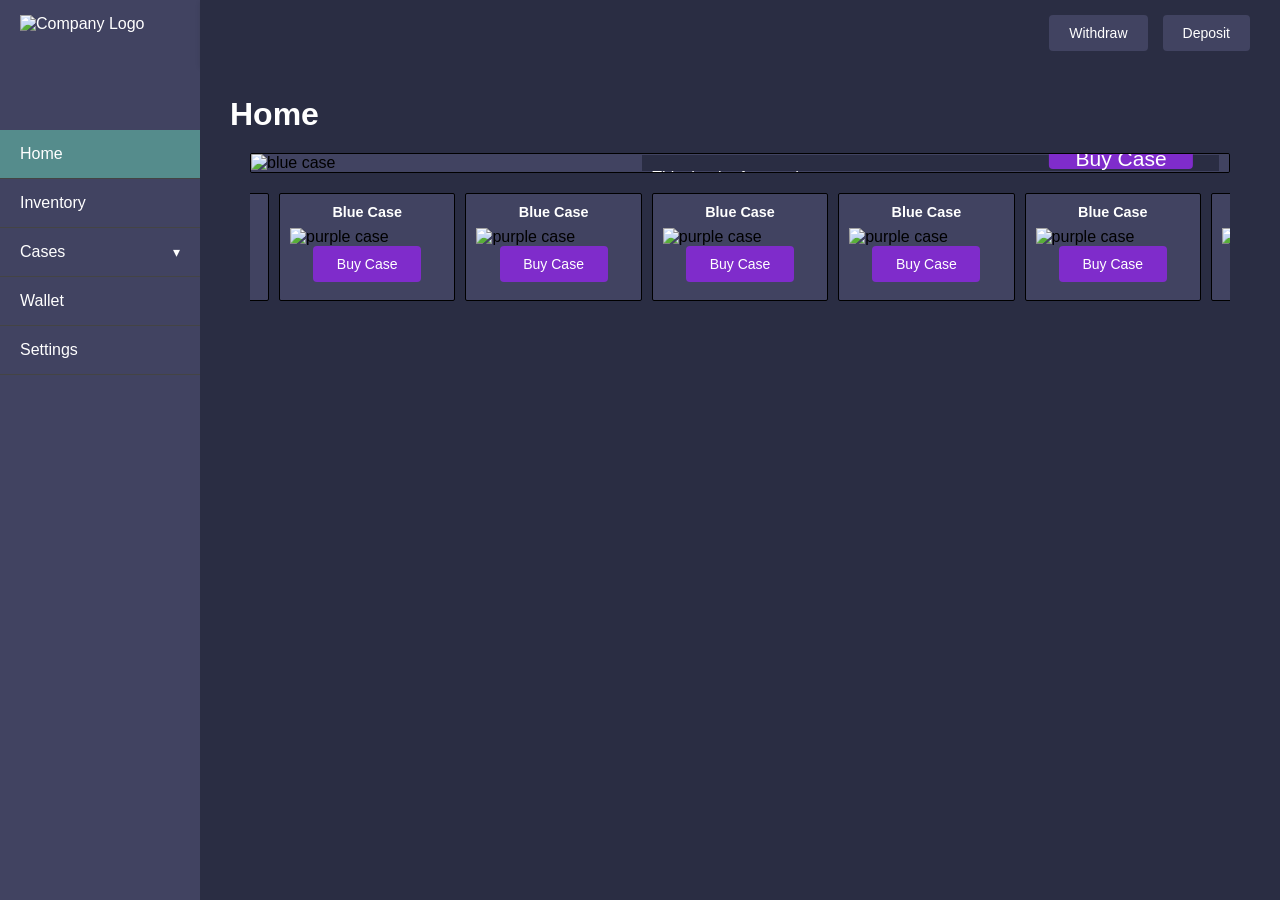
==== INDEX.html @ 184c21e8 "added different color cases with headings and button" ====
<!DOCTYPE html>
<html lang="en">
<head>
    <meta charset="UTF-8">
    <meta name="viewport" content="width=device-width, initial-scale=1.0">
    <title>Home Page</title>
    <link rel="stylesheet" href="styles.css">
</head>
<body>
    <div class="page">
        <!-- Left Vertical Menu Bar -->
        <nav class="left-menu">
            <a href="#" class="logo">
                <img src="images/Logo.png" alt="Company Logo">
            </a>
            <ul>
                <li><a href="INDEX.html" class="active">Home</a></li>
                <li><a href="inventory.html">Inventory</a></li>
                <li class="dropdown">
                    <details>
                        <summary class="dropbtn">Cases <span class="caret">▾</span></summary>
                        <ul class="dropdown-content">
                            <li><a href="csgo.html">CSGO</a></li>
                            <li><a href="items.html">Items</a></li>
                            <li><a href="cash.html">Cash</a></li>
                        </ul>
                    </details>
                </li>
                <li><a href="wallet.html">Wallet</a></li>
                <li><a href="settings.html">Settings</a></li>
            </ul>
        </nav>

        <div class="main-area">
            <!-- Top Menu Bar -->
            <div class="top-menu">
                <li><a href="withdraw.html">Withdraw</a></li>
                <li><a href="deposit.html">Deposit</a></li>
            </div>

            <!-- Main Content Area -->
            <div class="header">
                <h1>Home</h1>
                <div class="big-centipede">
                    <img src="images/blue_case.png" alt="blue case">
                    <div class="little-centipede">
                        <p>This the the featured case</p>
                        <div class="smallest-centipede">
                            <a href="csgo.html" class="button">Buy Case</a>
                        </div>
                    </div>
                </div>
            <div class="box-row">
                <div class="small-box">
                    <h3 class="small-box-header">Blue Case</h3>
                    <img src="images/purple_case.png" alt="purple case">
                    <a href="csgo.html" class="button">Buy Case</a>
                </div>
                <div class="small-box">
                    <h3 class="small-box-header">Blue Case</h3>
                    <img src="images/teal_case.png" alt="purple case">
                    <a href="csgo.html" class="button">Buy Case</a>
                </div>
                <div class="small-box">
                    <h3 class="small-box-header">Blue Case</h3>
                    <img src="images/teal_case.png" alt="purple case">
                    <a href="csgo.html" class="button">Buy Case</a>
                </div>
                <div class="small-box">
                    <h3 class="small-box-header">Blue Case</h3>
                    <img src="images/purple_case.png" alt="purple case">
                    <a href="csgo.html" class="button">Buy Case</a>
                </div>
                <div class="small-box">
                    <h3 class="small-box-header">Blue Case</h3>
                    <img src="images/teal_case.png" alt="purple case">
                    <a href="csgo.html" class="button">Buy Case</a>
                </div>
                <div class="small-box">
                    <h3 class="small-box-header">Blue Case</h3>
                    <img src="images/purple_case.png" alt="purple case">
                    <a href="csgo.html" class="button">Buy Case</a>
                </div>
                <div class="small-box">
                    <h3 class="small-box-header">Blue Case</h3>
                    <img src="images/purple_case.png" alt="purple case">
                    <a href="csgo.html" class="button">Buy Case</a>
                </div>
                <div class="small-box">
                    <h3 class="small-box-header">Blue Case</h3>
                    <img src="images/purple_case.png" alt="purple case">
                    <a href="csgo.html" class="button">Buy Case</a>
                </div>
                <div class="small-box">
                    <h3 class="small-box-header">Blue Case</h3>
                    <img src="images/teal_case.png" alt="purple case">
                    <a href="csgo.html" class="button">Buy Case</a>
                </div>
                <div class="small-box">
                    <h3 class="small-box-header">Blue Case</h3>
                    <img src="images/teal_case.png" alt="purple case">
                    <a href="csgo.html" class="button">Buy Case</a>
                </div>
                <div class="small-box">
                    <h3 class="small-box-header">Blue Case</h3>
                    <img src="images/purple_case.png" alt="purple case">
                    <a href="csgo.html" class="button">Buy Case</a>
                </div>
                <div class="small-box">
                    <h3 class="small-box-header">Blue Case</h3>
                    <img src="images/teal_case.png" alt="purple case">
                    <a href="csgo.html" class="button">Buy Case</a>
                </div>
                <div class="small-box">
                    <h3 class="small-box-header">Blue Case</h3>
                    <img src="images/teal_case.png" alt="purple case">
                    <a href="csgo.html" class="button">Buy Case</a>
                </div>
            </div>
            </div>
            
        </div>
    </div>
    </body>
</html>
---- styles.css ----
* {
    margin: 0;
    padding: 0;
    box-sizing: border-box;
}

body {
    font-family: Arial, sans-serif;
    min-height: 100vh;
    background-color: #2a2d43;
}


.logo {
    display: flex;
    justify-content: center;
    align-items: center;
    padding: 20px 0 15px;
}

.logo img {
    height: 100px;
    width: auto;
    display: block;
}

.page {
    display: grid;
    grid-template-columns: 200px 1fr;
    min-height: 100vh;
}

.main-area {
    display: grid;
    grid-template-rows: auto 1fr;
    min-height: 100vh;
}

.top-menu {
    background-color: #2a2d43;
    padding: 15px 30px;
    display: flex;
    justify-content: flex-end;
    gap: 15px;
    box-shadow: 0 2px 5px rgba(0, 0, 0, 0.1);
}

.top-menu button,
.top-menu a {
    background-color: #414361;
    color: white;
    border: none;
    padding: 10px 20px;
    font-size: 14px;
    border-radius: 4px;
    cursor: pointer;
    transition: background-color 0.3s;
    text-decoration: none;
    display: inline-block;
}

.top-menu button:hover,
.top-menu a:hover {
    background-color: #558c8c;
}

.top-menu li {
    list-style: none;
}

.left-menu {
    background-color: #414361;
    width: 200px;
    padding: 0;
    box-shadow: 2px 0 5px rgba(0, 0, 0, 0.1);
}

.left-menu ul {
    list-style: none;
}

.left-menu li {
    border-bottom: 1px solid #444;
}

.left-menu a {
    display: block;
    color: white;
    text-decoration: none;
    padding: 15px 20px;
    transition: background-color 0.3s;
}

.left-menu a:hover {
    background-color: #558c8c;
}

.dropdown {
    position: relative;
}

.dropdown details {
    list-style: none;
}

.dropbtn {
    display: flex;
    justify-content: space-between;
    align-items: center;
    color: white;
    text-decoration: none;
    padding: 15px 20px;
    transition: background-color 0.3s;
    cursor: pointer;
    list-style: none;
}

.caret {
    font-size: 14px;
    margin-left: 8px;
}

.dropbtn:hover,
.dropdown details[open] > .dropbtn {
    background-color: #558c8c;
}

.dropdown-content {
    display: none;
    background-color: #414361;
}


.dropdown details[open] .dropdown-content {
    display: block;
}p

.dropdown-content li {
    border-bottom: 1px solid #555;
}

.dropdown-content a {
    padding: 12px 20px 12px 35px;
    font-size: 14px;
}

.dropdown-content a:hover {
    background-color: #2a2d43;
}

.header {
    flex: 1;
    padding: 30px;
    background-color: #2a2d43;
    overflow-y: auto;
}

.header h1 {
    color: #fff;
    margin-bottom: 20px;
}

.header p {
    color: #fff;
    line-height: 1.6;
}

.active {
    background-color: #558c8c;
}

.big-centipede {
    flex: 1;
    padding: 0px;
    background-color: #414361;
    overflow-y: auto;
    border: 1px solid #000000;
    border-radius: 2px;
    position: relative;
    display: block;
    margin: 20px;

}

.little-centipede {
    position: absolute;
    top: 5%;
    bottom: 5%;
    left: 40%;
    width: 59%;
    height: 90%;
    background-color: #2a2d43;
}

.little-centipede p {
    color: #fff;
    line-height: 1.6;
    padding: 10px;
}

.smallest-centipede{
    height: 25%;
    width: 25%;
    display: flex;
    justify-content: center;
    align-items: center;
    position: absolute;
    bottom: 10%;
    left: 83%;
    transform: translateX(-50%);
    background-color: #7f2ccb;
    border: none;
    padding: 10px 20px;
    font-size: 14px;
    border-radius: 4px;
    text-decoration: none;
}

.smallest-centipede a{
    color: #fff;
    text-decoration: none;
    font-size: 150%;
}

.big-centipede img {
    width: 40%;
    height: auto;
    display: block;
}

.box-row{
    clear: both;
    display: flex;
    flex-direction: row;
    gap: 10px;
    justify-content: center;
    align-items: center;
    margin: 12px 20px 0;
    flex-wrap: nowrap;
    overflow-x: auto;
}

.small-box{
    flex: 0 0 18%;
    width: 18%;
    height: 70%;
    background: #414361;
    border: 1px solid #000000;
    border-radius: 2px;
    display: flex;
    flex-direction: column;
    justify-content: space-between;
    align-items: center;
    padding: 10px 10px 12px;
}

.small-box-header {
    color: #fff;
    font-size: 0.9rem;
    text-align: center;
    margin: 0;
    width: 100%;
    padding-bottom: 4px;
}

.small-box a.button {
    background-color: #7f2ccb;
    color: #fff;
    border: none;
    border-radius: 4px;
    padding: 10px 18px;
    font-size: 14px;
    font-family: inherit;
    text-decoration: none;
    display: inline-flex;
    align-items: center;
    justify-content: center;
    width: 70%;
    margin-bottom: 6px;
}

.small-box a.button:hover {
    opacity: 0.9;
}

.small-box img {
    width: 100%;
    height: auto;
    display: block;
    margin-top: 4px;
}
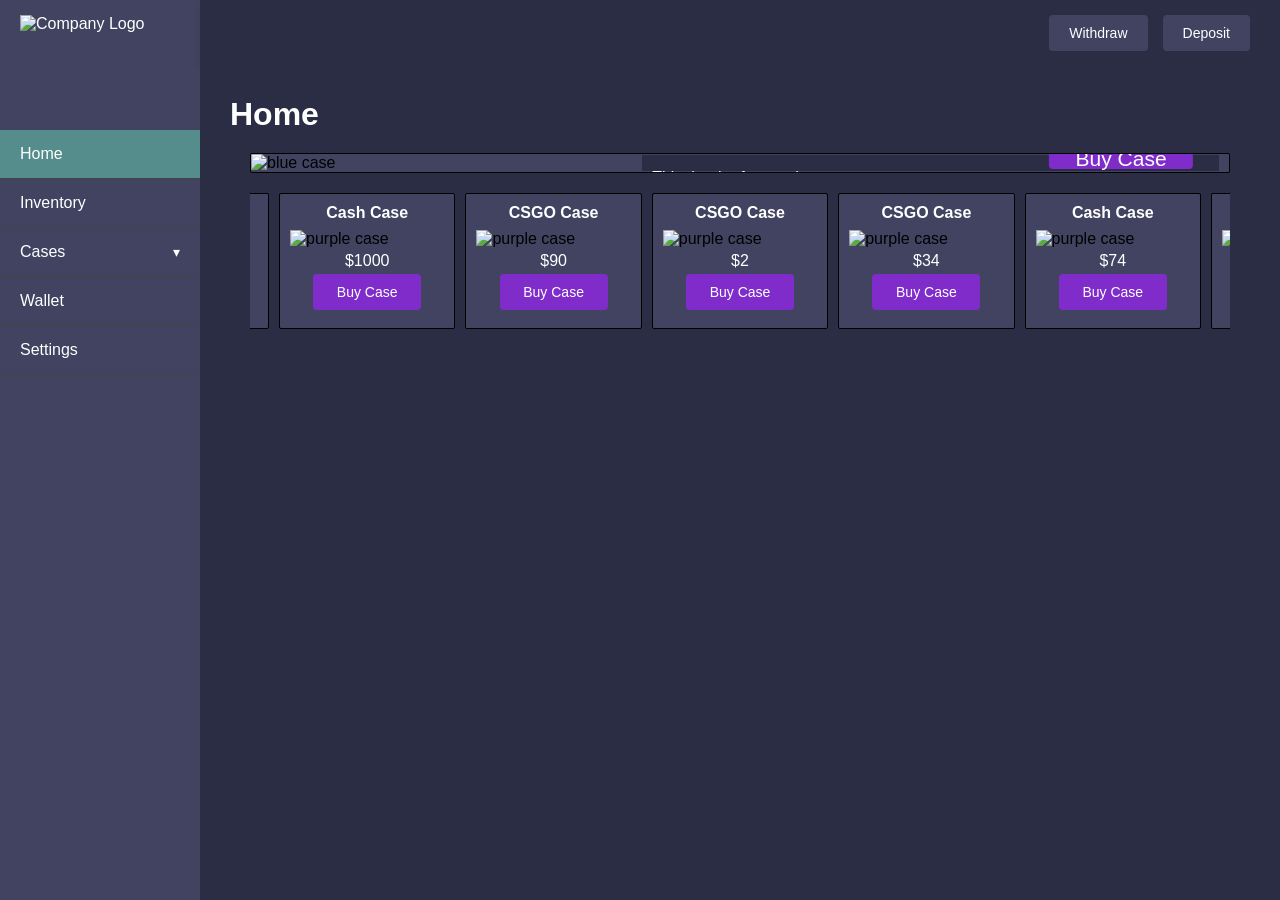
==== commit f00bc9e5: "CSS for boxes" ====
--- a/INDEX.html
+++ b/INDEX.html
@@ -21,7 +21,6 @@
                         <summary class="dropbtn">Cases <span class="caret">▾</span></summary>
                         <ul class="dropdown-content">
                             <li><a href="csgo.html">CSGO</a></li>
-                            <li><a href="items.html">Items</a></li>
                             <li><a href="cash.html">Cash</a></li>
                         </ul>
                     </details>
@@ -52,68 +51,81 @@
                 </div>
             <div class="box-row">
                 <div class="small-box">
-                    <h3 class="small-box-header">Blue Case</h3>
+                    <h3 class="small-box-header">CSGO Case</h3>
                     <img src="images/purple_case.png" alt="purple case">
+                    <p class="small-box-text">$5</p>
                     <a href="csgo.html" class="button">Buy Case</a>
                 </div>
                 <div class="small-box">
-                    <h3 class="small-box-header">Blue Case</h3>
+                    <h3 class="small-box-header">Cash Case</h3>
                     <img src="images/teal_case.png" alt="purple case">
+                    <p class="small-box-text">$27</p>
                     <a href="csgo.html" class="button">Buy Case</a>
                 </div>
                 <div class="small-box">
-                    <h3 class="small-box-header">Blue Case</h3>
+                    <h3 class="small-box-header">Cash Case</h3>
                     <img src="images/teal_case.png" alt="purple case">
+                    <p class="small-box-text">$10</p>
                     <a href="csgo.html" class="button">Buy Case</a>
                 </div>
                 <div class="small-box">
-                    <h3 class="small-box-header">Blue Case</h3>
+                    <h3 class="small-box-header">CSGO Case</h3>
                     <img src="images/purple_case.png" alt="purple case">
+                    <p class="small-box-text">$1</p>
                     <a href="csgo.html" class="button">Buy Case</a>
                 </div>
                 <div class="small-box">
-                    <h3 class="small-box-header">Blue Case</h3>
+                    <h3 class="small-box-header">Cash Case</h3>
                     <img src="images/teal_case.png" alt="purple case">
+                    <p class="small-box-text">$1000</p>
                     <a href="csgo.html" class="button">Buy Case</a>
                 </div>
                 <div class="small-box">
-                    <h3 class="small-box-header">Blue Case</h3>
+                    <h3 class="small-box-header">CSGO Case</h3>
                     <img src="images/purple_case.png" alt="purple case">
+                    <p class="small-box-text">$90</p>
                     <a href="csgo.html" class="button">Buy Case</a>
                 </div>
                 <div class="small-box">
-                    <h3 class="small-box-header">Blue Case</h3>
+                    <h3 class="small-box-header">CSGO Case</h3>
                     <img src="images/purple_case.png" alt="purple case">
+                    <p class="small-box-text">$2</p>
                     <a href="csgo.html" class="button">Buy Case</a>
                 </div>
                 <div class="small-box">
-                    <h3 class="small-box-header">Blue Case</h3>
+                    <h3 class="small-box-header">CSGO Case</h3>
                     <img src="images/purple_case.png" alt="purple case">
+                    <p class="small-box-text">$34</p>
                     <a href="csgo.html" class="button">Buy Case</a>
                 </div>
                 <div class="small-box">
-                    <h3 class="small-box-header">Blue Case</h3>
+                    <h3 class="small-box-header">Cash Case</h3>
                     <img src="images/teal_case.png" alt="purple case">
+                    <p class="small-box-text">$74</p>
                     <a href="csgo.html" class="button">Buy Case</a>
                 </div>
                 <div class="small-box">
-                    <h3 class="small-box-header">Blue Case</h3>
+                    <h3 class="small-box-header">Cash Case</h3>
                     <img src="images/teal_case.png" alt="purple case">
+                    <p class="small-box-text">$34</p>
                     <a href="csgo.html" class="button">Buy Case</a>
                 </div>
                 <div class="small-box">
-                    <h3 class="small-box-header">Blue Case</h3>
+                    <h3 class="small-box-header">CSGO Case</h3>
                     <img src="images/purple_case.png" alt="purple case">
+                    <p class="small-box-text">$10</p>
                     <a href="csgo.html" class="button">Buy Case</a>
                 </div>
                 <div class="small-box">
-                    <h3 class="small-box-header">Blue Case</h3>
+                    <h3 class="small-box-header">Cash Case</h3>
                     <img src="images/teal_case.png" alt="purple case">
+                    <p class="small-box-text">$132</p>
                     <a href="csgo.html" class="button">Buy Case</a>
                 </div>
                 <div class="small-box">
-                    <h3 class="small-box-header">Blue Case</h3>
+                    <h3 class="small-box-header">Cash Case</h3>
                     <img src="images/teal_case.png" alt="purple case">
+                    <p class="small-box-text">$60</p>
                     <a href="csgo.html" class="button">Buy Case</a>
                 </div>
             </div>
--- a/styles.css
+++ b/styles.css
@@ -290,4 +290,11 @@
     margin-top: 4px;
 }
 
-
+.small-box-header {
+    color: #fff;
+    font-size: 1rem;
+    text-align: center;
+    margin: 0;
+    width: 100%;
+    padding-bottom: 4px;
+}
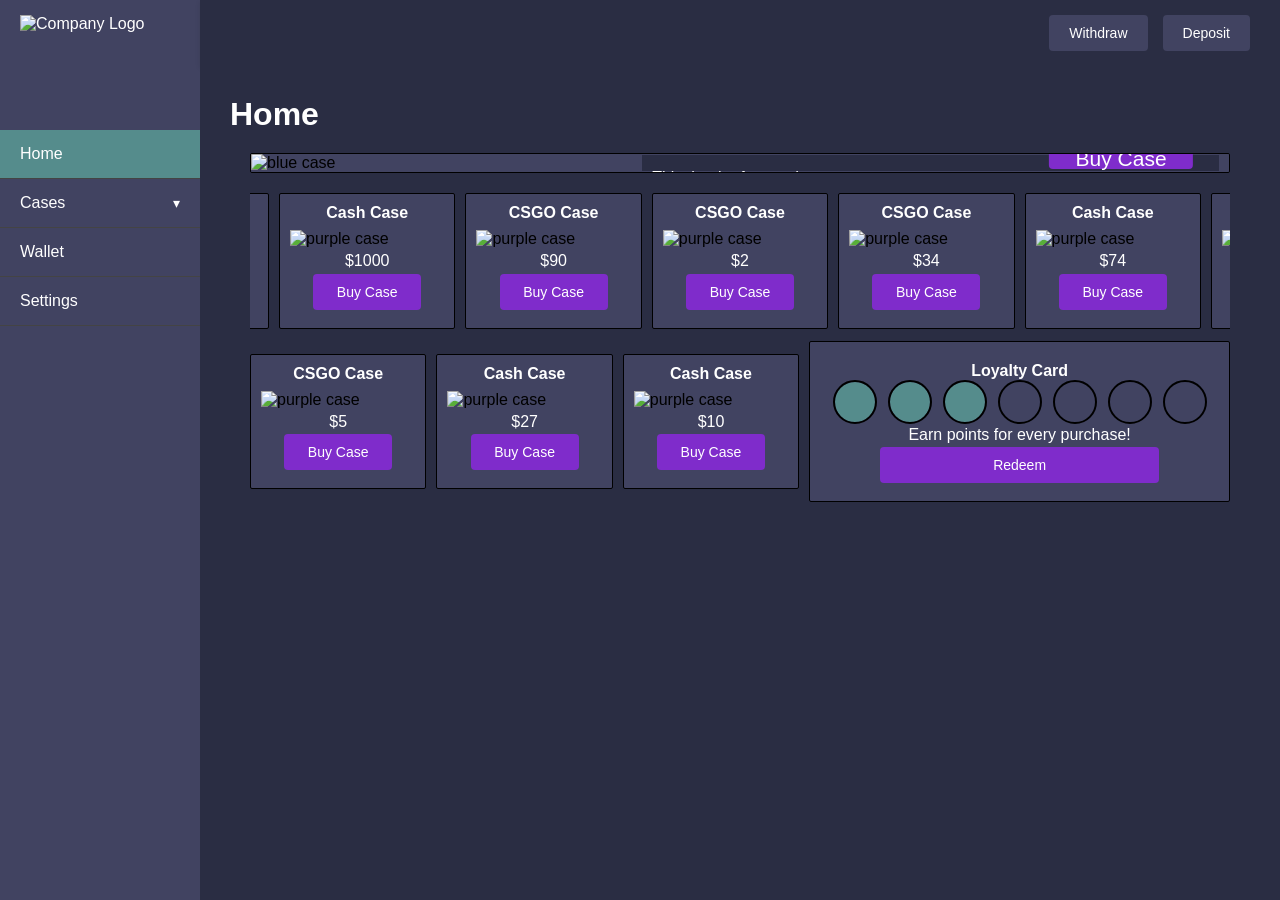
==== commit 384fe8cc: "rest of home page elements" ====
--- a/INDEX.html
+++ b/INDEX.html
@@ -15,7 +15,6 @@
             </a>
             <ul>
                 <li><a href="INDEX.html" class="active">Home</a></li>
-                <li><a href="inventory.html">Inventory</a></li>
                 <li class="dropdown">
                     <details>
                         <summary class="dropbtn">Cases <span class="caret">▾</span></summary>
@@ -129,6 +128,40 @@
                     <a href="csgo.html" class="button">Buy Case</a>
                 </div>
             </div>
+            <div class="bottom-box-row">
+                <div class="bottom-box">
+                    <h3 class="bottom-box-header">CSGO Case</h3>
+                    <img src="images/purple_case.png" alt="purple case">
+                    <p class="bottom-box-text">$5</p>
+                    <a href="csgo.html" class="button">Buy Case</a>
+                </div>
+                <div class="bottom-box">
+                    <h3 class="bottom-box-header">Cash Case</h3>
+                    <img src="images/teal_case.png" alt="purple case">
+                    <p class="bottom-box-text">$27</p>
+                    <a href="csgo.html" class="button">Buy Case</a>
+                </div>
+                <div class="bottom-box">
+                    <h3 class="bottom-box-header">Cash Case</h3>
+                    <img src="images/teal_case.png" alt="purple case">
+                    <p class="bottom-box-text">$10</p>
+                    <a href="csgo.html" class="button">Buy Case</a>
+                </div>
+                <div class="loyalty-box">
+                    <h3 class="loyalty-box-header">Loyalty Card</h3>
+                    <div class="loyalty-dots">
+                        <span class="dot-color"></span>
+                        <span class="dot-color"></span>
+                        <span class="dot-color"></span>
+                        <span class="dot"></span>
+                        <span class="dot"></span>
+                        <span class="dot"></span>
+                        <span class="dot"></span>
+                    </div>
+                    <p class="loyalty-box-text">Earn points for every purchase!</p>
+                    <a href="loyalty.html" class="button">Redeem</a>
+
+            </div>
             </div>
             
         </div>
--- a/styles.css
+++ b/styles.css
@@ -298,3 +298,130 @@
     width: 100%;
     padding-bottom: 4px;
 }
+
+.bottom-box-row {
+    clear: both;
+    display: flex;
+    flex-direction: row;
+    gap: 10px;
+    justify-content: left;
+    align-items: center;
+    margin: 12px 20px 0;
+    flex-wrap: nowrap;
+    overflow-x: auto;
+}
+
+.bottom-box {
+    flex: 0 0 18%;
+    width: 18%;
+    height: 70%;
+    background: #414361;
+    border: 1px solid #000000;
+    border-radius: 2px;
+    display: flex;
+    flex-direction: column;
+    justify-content: space-between;
+    align-items: center;
+    padding: 10px 10px 12px;
+}
+
+.bottom-box img {
+    width: 100%;
+    height: auto;
+    display: block;
+    margin-top: 4px;
+}
+
+.bottom-box-header{
+    color: #fff;
+    font-size: 1rem;
+    text-align: center;
+    margin: 0;
+    width: 100%;
+    padding-bottom: 4px;
+}
+
+.bottom-box a.button:hover{
+    opacity: 0.9;
+}
+
+.bottom-box a.button {
+    background-color: #7f2ccb;
+    color: #fff;
+    border: none;
+    border-radius: 4px;
+    padding: 10px 18px;
+    font-size: 14px;
+    font-family: inherit;
+    text-decoration: none;
+    display: inline-flex;
+    align-items: center;
+    justify-content: center;
+    width: 70%;
+    margin-bottom: 6px;
+}
+
+.loyalty-box {
+    flex: 1 1 auto;
+    width: auto;
+    align-self: stretch;
+    background: #414361;
+    border: 1px solid #000000;
+    border-radius: 2px;
+    display: flex;
+    flex-direction: column;
+    justify-content: space-between;
+    align-items: center;
+    padding: 10px 10px 12px;
+}
+
+.loyalty-box-header {
+    color: #fff;
+    font-size: 1rem;
+    text-align: center;
+    margin: 0;
+    width: 100%;
+    padding-bottom: 2px;
+    padding-top: 10px;
+}
+
+.loyalty-box a.button {
+    background-color: #7f2ccb;
+    color: #fff;
+    border: none;
+    border-radius: 4px;
+    padding: 10px 18px;
+    font-size: 14px;
+    font-family: inherit;
+    text-decoration: none;
+    display: inline-flex;
+    align-items: center;
+    justify-content: center;
+    width: 70%;
+    margin-bottom: 6px;
+}
+
+.loyalty-dots {
+    display: flex;
+    justify-content: center;
+    gap: 15px;
+    width: 100%;
+}
+
+.dot {
+  height: 40px;
+  width: 40px;
+  background-color: none;
+  outline: #000000 solid 2px;
+  border-radius: 50%;
+  display: inline-block;
+}
+
+.dot-color{
+  height: 40px;
+  width: 40px;
+  background-color: #558c8c;
+  outline: #000000 solid 2px;
+  border-radius: 50%;
+  display: inline-block;
+}
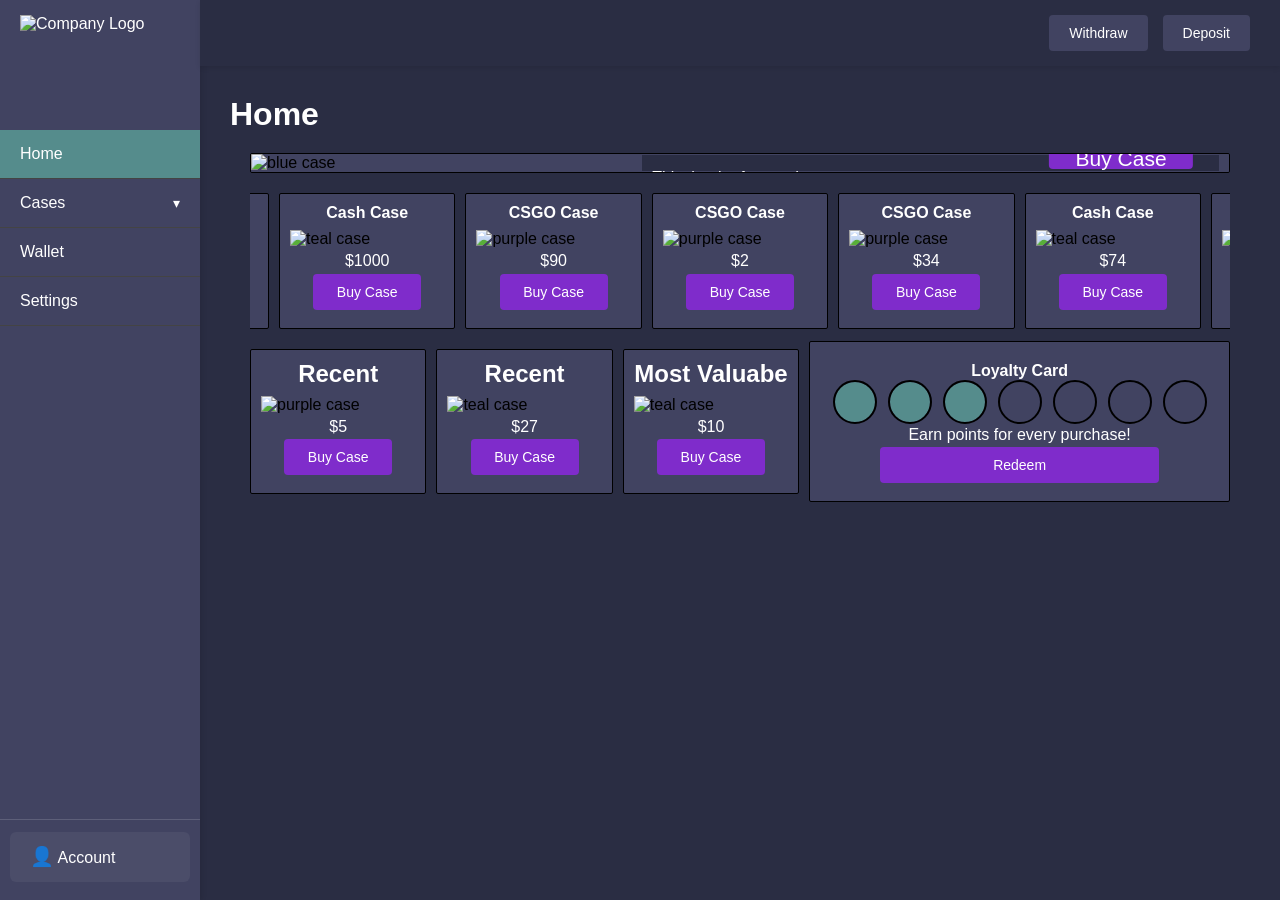
==== commit 4d0de63c: "made the entire CSGO page and anchored the menu bars so they dont scroll" ====
--- a/INDEX.html
+++ b/INDEX.html
@@ -27,6 +27,12 @@
                 <li><a href="wallet.html">Wallet</a></li>
                 <li><a href="settings.html">Settings</a></li>
             </ul>
+            <div class="account-panel">
+                <a href="settings.html" class="account-link">
+                    <span class="account-icon">👤</span>
+                    <span>Account</span>
+                </a>
+            </div>
         </nav>
 
         <div class="main-area">
@@ -57,13 +63,13 @@
                 </div>
                 <div class="small-box">
                     <h3 class="small-box-header">Cash Case</h3>
-                    <img src="images/teal_case.png" alt="purple case">
+                    <img src="images/teal_case.png" alt="teal case">
                     <p class="small-box-text">$27</p>
                     <a href="csgo.html" class="button">Buy Case</a>
                 </div>
                 <div class="small-box">
                     <h3 class="small-box-header">Cash Case</h3>
-                    <img src="images/teal_case.png" alt="purple case">
+                    <img src="images/teal_case.png" alt="teal case">
                     <p class="small-box-text">$10</p>
                     <a href="csgo.html" class="button">Buy Case</a>
                 </div>
@@ -75,7 +81,7 @@
                 </div>
                 <div class="small-box">
                     <h3 class="small-box-header">Cash Case</h3>
-                    <img src="images/teal_case.png" alt="purple case">
+                    <img src="images/teal_case.png" alt="teal case">
                     <p class="small-box-text">$1000</p>
                     <a href="csgo.html" class="button">Buy Case</a>
                 </div>
@@ -99,13 +105,13 @@
                 </div>
                 <div class="small-box">
                     <h3 class="small-box-header">Cash Case</h3>
-                    <img src="images/teal_case.png" alt="purple case">
+                    <img src="images/teal_case.png" alt="teal case">
                     <p class="small-box-text">$74</p>
                     <a href="csgo.html" class="button">Buy Case</a>
                 </div>
                 <div class="small-box">
                     <h3 class="small-box-header">Cash Case</h3>
-                    <img src="images/teal_case.png" alt="purple case">
+                    <img src="images/teal_case.png" alt="teal case">
                     <p class="small-box-text">$34</p>
                     <a href="csgo.html" class="button">Buy Case</a>
                 </div>
@@ -117,33 +123,33 @@
                 </div>
                 <div class="small-box">
                     <h3 class="small-box-header">Cash Case</h3>
-                    <img src="images/teal_case.png" alt="purple case">
+                    <img src="images/teal_case.png" alt="teal case">
                     <p class="small-box-text">$132</p>
                     <a href="csgo.html" class="button">Buy Case</a>
                 </div>
                 <div class="small-box">
                     <h3 class="small-box-header">Cash Case</h3>
-                    <img src="images/teal_case.png" alt="purple case">
+                    <img src="images/teal_case.png" alt="teal case">
                     <p class="small-box-text">$60</p>
                     <a href="csgo.html" class="button">Buy Case</a>
                 </div>
             </div>
             <div class="bottom-box-row">
                 <div class="bottom-box">
-                    <h3 class="bottom-box-header">CSGO Case</h3>
+                    <h3 class="bottom-box-header">Recent</h3>
                     <img src="images/purple_case.png" alt="purple case">
                     <p class="bottom-box-text">$5</p>
                     <a href="csgo.html" class="button">Buy Case</a>
                 </div>
                 <div class="bottom-box">
-                    <h3 class="bottom-box-header">Cash Case</h3>
-                    <img src="images/teal_case.png" alt="purple case">
+                    <h3 class="bottom-box-header">Recent</h3>
+                    <img src="images/teal_case.png" alt="teal case">
                     <p class="bottom-box-text">$27</p>
                     <a href="csgo.html" class="button">Buy Case</a>
                 </div>
                 <div class="bottom-box">
-                    <h3 class="bottom-box-header">Cash Case</h3>
-                    <img src="images/teal_case.png" alt="purple case">
+                    <h3 class="bottom-box-header">Most Valuabe</h3>
+                    <img src="images/teal_case.png" alt="teal case">
                     <p class="bottom-box-text">$10</p>
                     <a href="csgo.html" class="button">Buy Case</a>
                 </div>
--- a/styles.css
+++ b/styles.css
@@ -37,6 +37,9 @@
 }
 
 .top-menu {
+    position: sticky;
+    top: 0;
+    z-index: 20;
     background-color: #2a2d43;
     padding: 15px 30px;
     display: flex;
@@ -69,14 +72,47 @@
 }
 
 .left-menu {
+    position: sticky;
+    top: 0;
+    align-self: start;
+    height: 100vh;
     background-color: #414361;
     width: 200px;
     padding: 0;
     box-shadow: 2px 0 5px rgba(0, 0, 0, 0.1);
+    display: flex;
+    flex-direction: column;
+    justify-content: space-between;
 }
 
 .left-menu ul {
     list-style: none;
+}
+
+.account-panel {
+    margin-top: auto;
+    padding: 12px 10px 18px;
+    border-top: 1px solid rgba(255, 255, 255, 0.15);
+}
+
+.account-link {
+    display: flex;
+    align-items: center;
+    gap: 10px;
+    color: #fff;
+    text-decoration: none;
+    padding: 10px 12px;
+    border-radius: 6px;
+    background: rgba(255, 255, 255, 0.05);
+}
+
+.account-link:hover {
+    background-color: #558c8c;
+}
+
+.account-icon {
+    font-size: 1.2rem;
+    line-height: 1;
 }
 
 .left-menu li {
@@ -228,6 +264,14 @@
     display: block;
 }
 
+.row-header {
+    color: #fff;
+    font-size: 1.3rem;
+    margin: 18px 20px 0;
+    padding-bottom: 6px;
+    border-bottom: 1px solid rgba(255, 255, 255, 0.18);
+}
+
 .box-row{
     clear: both;
     display: flex;
@@ -334,7 +378,7 @@
 
 .bottom-box-header{
     color: #fff;
-    font-size: 1rem;
+    font-size: 1.5rem;
     text-align: center;
     margin: 0;
     width: 100%;
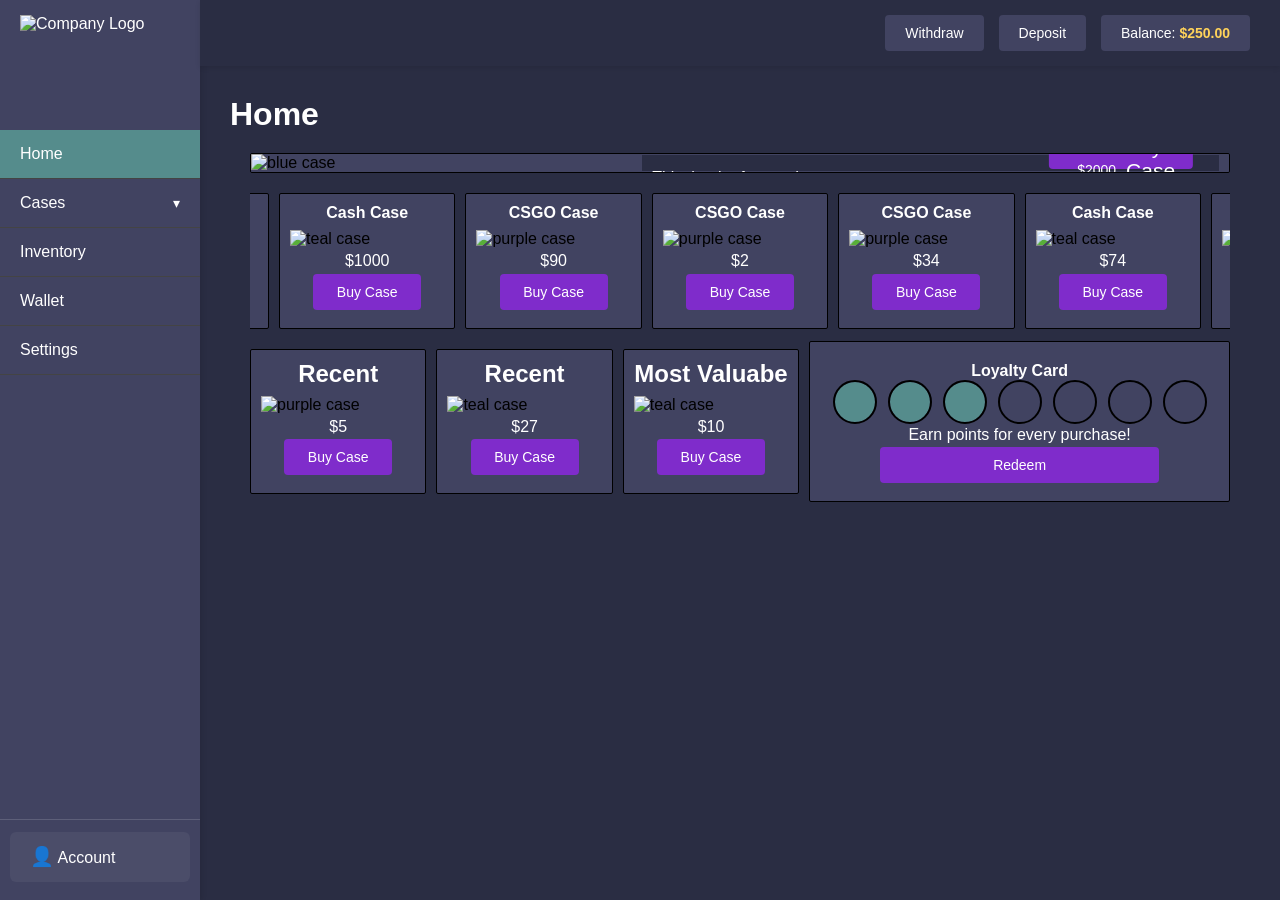
==== commit 4806489e: "case animations properly functional with website" ====
--- a/INDEX.html
+++ b/INDEX.html
@@ -14,7 +14,7 @@
                 <img src="images/Logo.png" alt="Company Logo">
             </a>
             <ul>
-                <li><a href="INDEX.html" class="active">Home</a></li>
+                <li><a href="index.html" class="active">Home</a></li>
                 <li class="dropdown">
                     <details>
                         <summary class="dropbtn">Cases <span class="caret">▾</span></summary>
@@ -24,6 +24,7 @@
                         </ul>
                     </details>
                 </li>
+                <li><a href="inventory.html">Inventory</a></li>
                 <li><a href="wallet.html">Wallet</a></li>
                 <li><a href="settings.html">Settings</a></li>
             </ul>
@@ -40,6 +41,7 @@
             <div class="top-menu">
                 <li><a href="withdraw.html">Withdraw</a></li>
                 <li><a href="deposit.html">Deposit</a></li>
+                <div class="balance">Balance: <strong id="balance">$250.00</strong></div>
             </div>
 
             <!-- Main Content Area -->
@@ -50,7 +52,8 @@
                     <div class="little-centipede">
                         <p>This the the featured case</p>
                         <div class="smallest-centipede">
-                            <a href="csgo.html" class="button">Buy Case</a>
+                            <p class="smallest-centipede-text">Price: $2000</p>
+                            <a href="csgo-case.html" class="button">Buy Case</a>
                         </div>
                     </div>
                 </div>
@@ -172,5 +175,6 @@
             
         </div>
     </div>
+    <script src="script.js"></script>
     </body>
 </html>
--- a/styles.css
+++ b/styles.css
@@ -1,3 +1,14 @@
+.top-menu .balance {
+    background-color: #414361;
+    color: white;
+    padding: 10px 20px;
+    font-size: 14px;
+    border-radius: 4px;
+}
+
+.top-menu .balance strong {
+    color: #ffd35a;
+}
 * {
     margin: 0;
     padding: 0;
@@ -468,4 +479,71 @@
   outline: #000000 solid 2px;
   border-radius: 50%;
   display: inline-block;
+}
+
+.content {
+    flex: 1;
+    padding: 40px;
+    background-color: #2a2d43;
+    color: white;
+}
+
+.content h1 {
+    margin-bottom: 10px;
+}
+
+.content p {
+    margin-bottom: 25px;
+}
+
+.wallet-form {
+    width: min(100%, 420px);
+    padding: 25px;
+    background-color: #414361;
+    border: 1px solid #555975;
+    border-radius: 6px;
+}
+
+.wallet-form label {
+    display: block;
+    margin-bottom: 8px;
+    font-weight: bold;
+}
+
+.amount-input {
+    display: flex;
+    align-items: center;
+    margin-bottom: 18px;
+    background-color: #2a2d43;
+    border: 1px solid #555975;
+    border-radius: 4px;
+}
+
+.amount-input span {
+    padding-left: 12px;
+    color: #bfc2d5;
+}
+
+.amount-input input {
+    width: 100%;
+    padding: 11px 12px 11px 6px;
+    color: white;
+    background: transparent;
+    border: 0;
+    outline: 0;
+    font: inherit;
+}
+
+.wallet-button {
+    padding: 10px 20px;
+    color: white;
+    background-color: #7f2ccb;
+    border: 0;
+    border-radius: 4px;
+    cursor: pointer;
+    font: inherit;
+}
+
+.wallet-button:hover {
+    opacity: 0.9;
 }
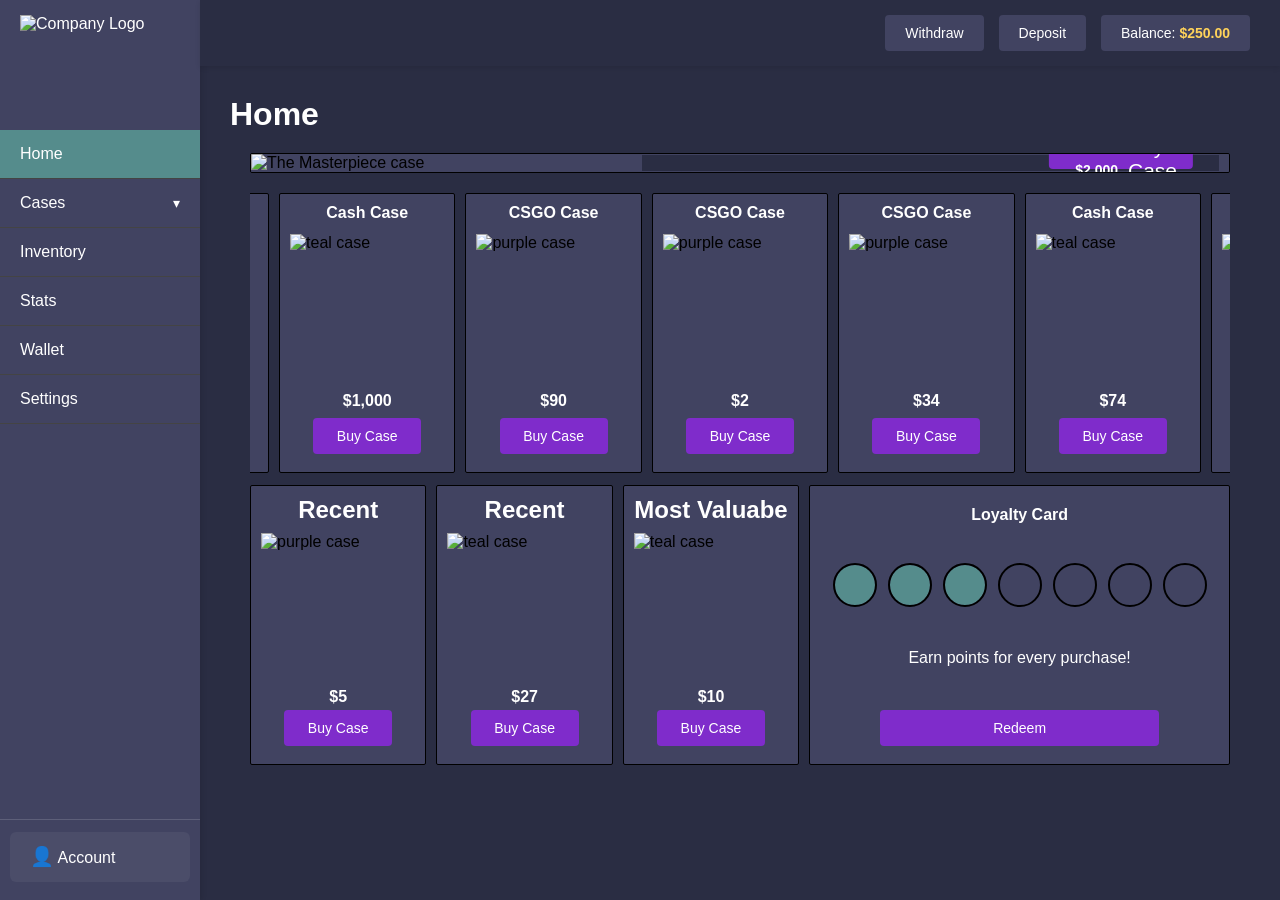
==== commit 948d892e: "case contents and animations complete" ====
--- a/INDEX.html
+++ b/INDEX.html
@@ -25,6 +25,7 @@
                     </details>
                 </li>
                 <li><a href="inventory.html">Inventory</a></li>
+                <li><a href="stats.html">Stats</a></li>
                 <li><a href="wallet.html">Wallet</a></li>
                 <li><a href="settings.html">Settings</a></li>
             </ul>
@@ -48,11 +49,12 @@
             <div class="header">
                 <h1>Home</h1>
                 <div class="big-centipede">
-                    <img src="images/blue_case.png" alt="blue case">
+                    <img src="images/purple_case.png" alt="The Masterpiece case">
                     <div class="little-centipede">
-                        <p>This the the featured case</p>
+                        <h2 class="featured-case-title">The Masterpiece</h2>
+                        <p class="featured-case-description">Expect premium CSGO weapon skins, rare knives, and a chance at the highest-value drops.</p>
                         <div class="smallest-centipede">
-                            <p class="smallest-centipede-text">Price: $2000</p>
+                            <p class="smallest-centipede-text">Price: $2,000</p>
                             <a href="csgo-case.html" class="button">Buy Case</a>
                         </div>
                     </div>
@@ -85,7 +87,7 @@
                 <div class="small-box">
                     <h3 class="small-box-header">Cash Case</h3>
                     <img src="images/teal_case.png" alt="teal case">
-                    <p class="small-box-text">$1000</p>
+                    <p class="small-box-text">$1,000</p>
                     <a href="csgo.html" class="button">Buy Case</a>
                 </div>
                 <div class="small-box">
--- a/styles.css
+++ b/styles.css
@@ -245,6 +245,24 @@
     padding: 10px;
 }
 
+.featured-case-title {
+    margin: 18px 20px 4px;
+    color: #fff;
+    font-size: clamp(1.4rem, 2.4vw, 2rem);
+    font-weight: 900;
+    letter-spacing: 0.5px;
+    text-shadow: 0 2px 10px rgba(0, 0, 0, 0.45);
+}
+
+.little-centipede .featured-case-description {
+    max-width: 360px;
+    margin: 0 10px;
+    padding: 0 10px;
+    color: #d8dbea;
+    font-size: 0.95rem;
+    line-height: 1.45;
+}
+
 .smallest-centipede{
     height: 25%;
     width: 25%;
@@ -298,7 +316,8 @@
 .small-box{
     flex: 0 0 18%;
     width: 18%;
-    height: 70%;
+    height: 280px;
+    min-height: 280px;
     background: #414361;
     border: 1px solid #000000;
     border-radius: 2px;
@@ -340,7 +359,8 @@
 
 .small-box img {
     width: 100%;
-    height: auto;
+    height: 150px;
+    object-fit: contain;
     display: block;
     margin-top: 4px;
 }
@@ -354,6 +374,13 @@
     padding-bottom: 4px;
 }
 
+.small-box-text,
+.bottom-box-text,
+.smallest-centipede-text {
+    color: #ffd35a;
+    font-weight: 800;
+}
+
 .bottom-box-row {
     clear: both;
     display: flex;
@@ -369,7 +396,8 @@
 .bottom-box {
     flex: 0 0 18%;
     width: 18%;
-    height: 70%;
+    height: 280px;
+    min-height: 280px;
     background: #414361;
     border: 1px solid #000000;
     border-radius: 2px;
@@ -382,7 +410,8 @@
 
 .bottom-box img {
     width: 100%;
-    height: auto;
+    height: 150px;
+    object-fit: contain;
     display: block;
     margin-top: 4px;
 }
@@ -546,4 +575,133 @@
 
 .wallet-button:hover {
     opacity: 0.9;
+}
+
+.case-preview-overlay {
+    position: fixed;
+    z-index: 1000;
+    inset: 0;
+    display: grid;
+    place-items: center;
+    padding: 20px;
+    background: rgba(12, 14, 28, 0.82);
+}
+
+.case-preview {
+    position: relative;
+    width: min(100%, 720px);
+    max-height: min(90vh, 760px);
+    overflow: hidden;
+    padding: 28px;
+    color: #fff;
+    background: #2a2d43;
+    border: 1px solid #555975;
+    border-radius: 8px;
+    box-shadow: 0 18px 60px rgba(0, 0, 0, 0.45);
+}
+
+.case-preview h2 {
+    margin: 0 40px 6px 0;
+}
+
+.case-preview-price {
+    margin-bottom: 18px;
+    color: #ffd35a;
+    font-weight: 800;
+}
+
+.case-preview-close {
+    position: absolute;
+    top: 16px;
+    right: 18px;
+    color: #fff;
+    background: transparent;
+    border: 0;
+    font-size: 28px;
+    line-height: 1;
+    cursor: pointer;
+}
+
+.case-preview-list {
+    max-height: 52vh;
+    overflow-y: auto;
+    border: 1px solid #555975;
+    border-radius: 5px;
+}
+
+.case-preview-item {
+    display: grid;
+    grid-template-columns: 34px minmax(0, 1fr) auto auto;
+    align-items: center;
+    gap: 12px;
+    padding: 10px 12px;
+    border-bottom: 1px solid rgba(255, 255, 255, 0.1);
+}
+
+.case-preview-item:last-child {
+    border-bottom: 0;
+}
+
+.case-preview-icon {
+    font-size: 22px;
+    text-align: center;
+}
+
+.case-preview-name {
+    min-width: 0;
+    overflow: hidden;
+    text-overflow: ellipsis;
+    white-space: nowrap;
+}
+
+.case-preview-item strong {
+    color: #ffd35a;
+}
+
+.case-preview-item > span:last-child {
+    min-width: 58px;
+    color: #bfc2d5;
+    text-align: right;
+}
+
+.case-preview-actions {
+    display: flex;
+    justify-content: flex-end;
+    gap: 10px;
+    margin-top: 18px;
+}
+
+.case-preview-actions button {
+    padding: 10px 18px;
+    color: #fff;
+    border: 0;
+    border-radius: 4px;
+    font: inherit;
+    font-weight: 800;
+    cursor: pointer;
+}
+
+.case-preview-cancel {
+    background: #414361;
+}
+
+.case-preview-buy {
+    background: #7f2ccb;
+}
+
+@media (max-width: 600px) {
+    .case-preview {
+        padding: 22px 14px;
+    }
+
+    .case-preview-item {
+        grid-template-columns: 28px minmax(0, 1fr);
+        gap: 8px;
+    }
+
+    .case-preview-item strong,
+    .case-preview-item > span:last-child {
+        grid-column: 2;
+        text-align: left;
+    }
 }
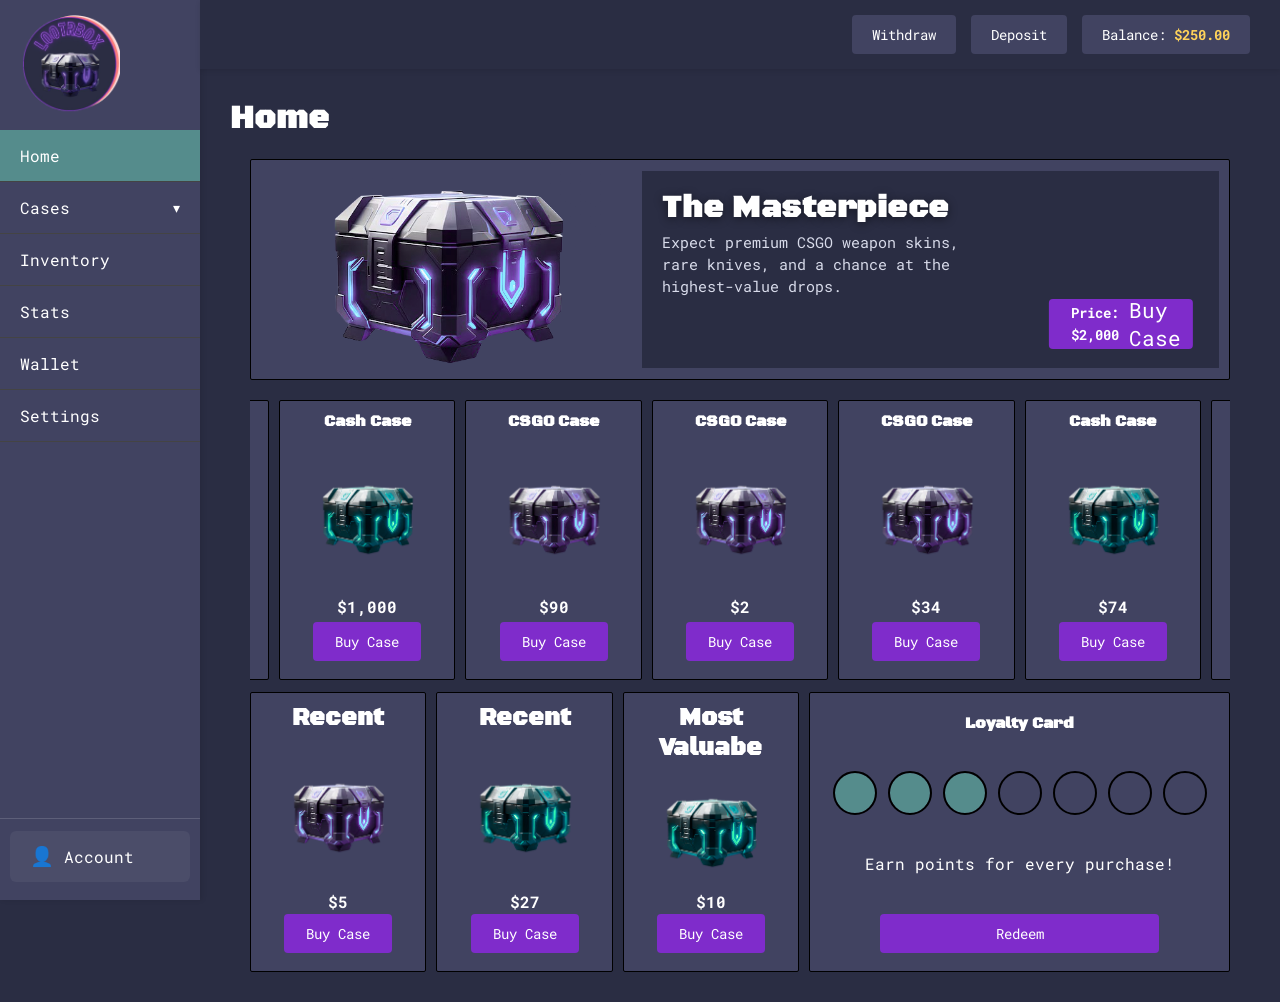
==== commit cedbb110: "fonts" ====
--- a/INDEX.html
+++ b/INDEX.html
@@ -179,4 +179,4 @@
     </div>
     <script src="script.js"></script>
     </body>
-</html>
+</html>
--- a/styles.css
+++ b/styles.css
@@ -1,3 +1,5 @@
+@import url('https://fonts.googleapis.com/css2?family=Black+Ops+One&family=Roboto+Mono:wght@400;500;700&display=swap');
+
 .top-menu .balance {
     background-color: #414361;
     color: white;
@@ -16,9 +18,18 @@
 }
 
 body {
-    font-family: Arial, sans-serif;
+    font-family: 'Roboto Mono', monospace;
     min-height: 100vh;
     background-color: #2a2d43;
+}
+
+h1,
+h2,
+h3,
+h4,
+h5,
+h6 {
+    font-family: 'Black Ops One', cursive;
 }
 
 
